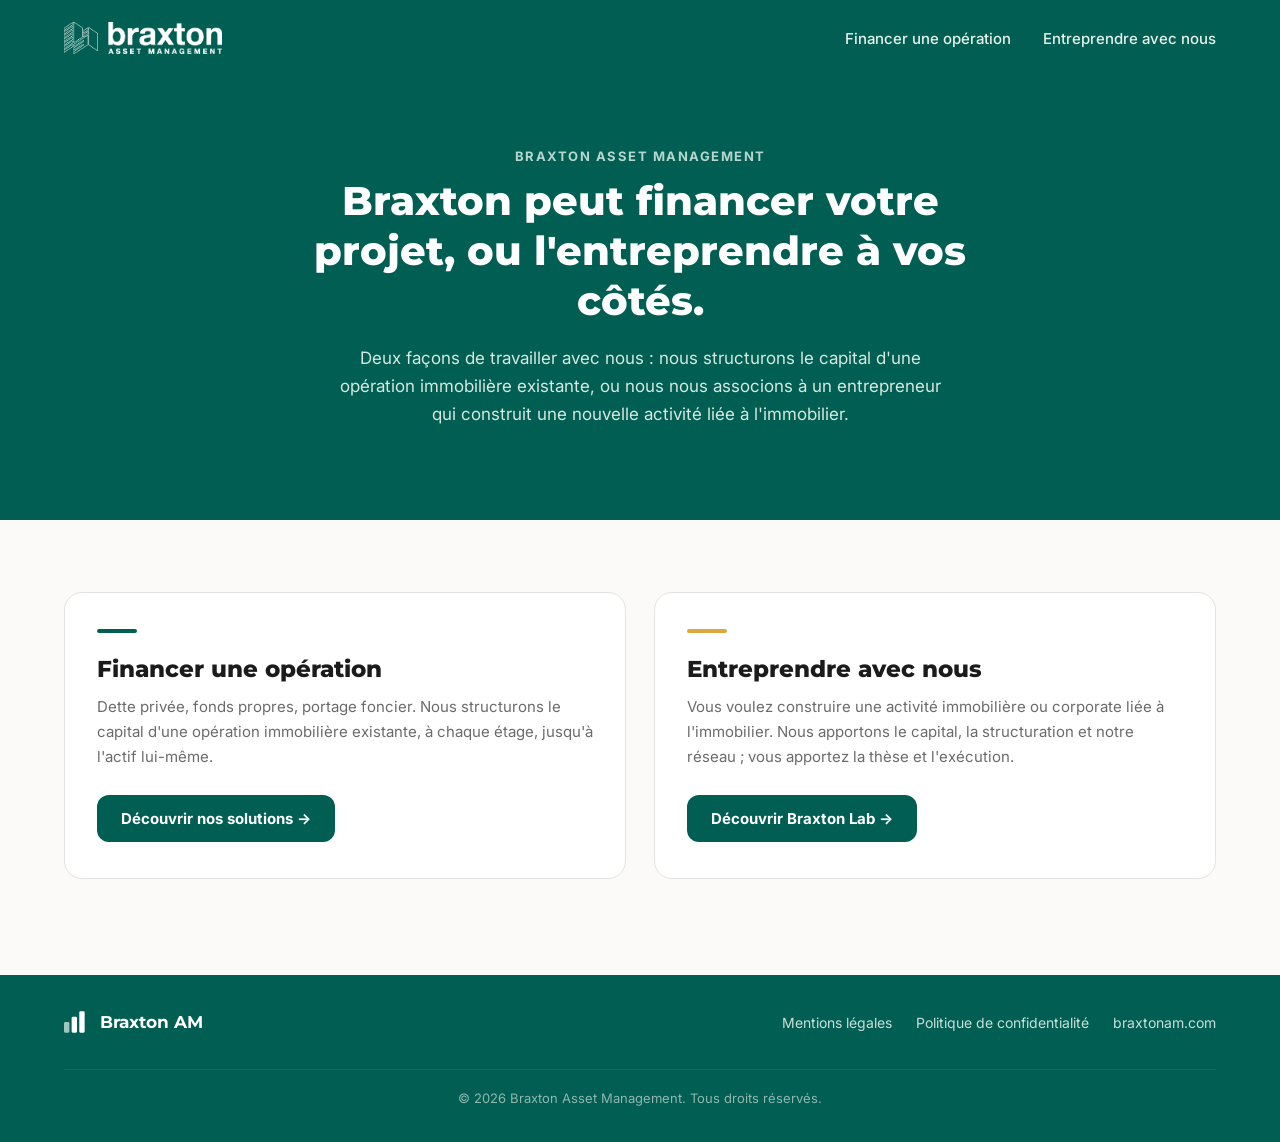
==== index.html @ 9ed0091d "Deux offres Braxton : home, /financement, /lab + pages legales - index.html : nouvelle home courte, " ====
<!DOCTYPE html>
<html lang="fr">
<head>
<meta charset="UTF-8">
<meta name="viewport" content="width=device-width, initial-scale=1.0">
<title>Braxton — Structuration financière & partenariats entrepreneuriaux</title>
<meta name="description" content="Braxton structure le capital des opérations immobilières et s'associe à des entrepreneurs qui construisent de nouvelles activités liées à l'immobilier.">
<link rel="preconnect" href="https://fonts.googleapis.com">
<link rel="preconnect" href="https://fonts.gstatic.com" crossorigin>
<link href="https://fonts.googleapis.com/css2?family=Montserrat:wght@600;700;800&family=Inter:wght@400;500;600;700&display=swap" rel="stylesheet">
<link rel="stylesheet" href="style.css">
</head>
<body>

<!-- ===== HEADER ===== -->
<header class="site-header">
  <div class="container header-inner">
    <a href="index.html" class="logo">
      <img src="assets/braxton-am-logo-white.png" alt="Braxton Asset Management" class="logo-img">
    </a>
    <nav class="main-nav">
      <a href="financement.html">Financer une opération</a>
      <a href="lab.html">Entreprendre avec nous</a>
    </nav>
  </div>
</header>

<!-- ===== HERO / POSITIONNEMENT ===== -->
<section class="page-hero">
  <div class="container page-hero-inner">
    <p class="eyebrow">Braxton Asset Management</p>
    <h1>Braxton peut financer votre projet, ou l'entreprendre à vos côtés.</h1>
    <p class="page-hero-lead">Deux façons de travailler avec nous : nous structurons le capital d'une opération immobilière existante, ou nous nous associons à un entrepreneur qui construit une nouvelle activité liée à l'immobilier.</p>
  </div>
</section>

<!-- ===== DEUX PORTES D'ENTREE ===== -->
<section class="doors">
  <div class="container doors-grid">
    <article class="door door-a">
      <span class="door-accent"></span>
      <h2>Financer une opération</h2>
      <p>Dette privée, fonds propres, portage foncier. Nous structurons le capital d'une opération immobilière existante, à chaque étage, jusqu'à l'actif lui-même.</p>
      <a href="financement.html" class="btn-primary">Découvrir nos solutions &rarr;</a>
    </article>
    <article class="door door-b">
      <span class="door-accent"></span>
      <h2>Entreprendre avec nous</h2>
      <p>Vous voulez construire une activité immobilière ou corporate liée à l'immobilier. Nous apportons le capital, la structuration et notre réseau ; vous apportez la thèse et l'exécution.</p>
      <a href="lab.html" class="btn-primary">Découvrir Braxton Lab &rarr;</a>
    </article>
  </div>
</section>

<!-- ===== FOOTER ===== -->
<footer class="site-footer">
  <div class="container footer-inner">
    <div class="footer-brand">
      <svg width="26" height="22" viewBox="0 0 34 28" fill="none"><rect x="0" y="14" width="7" height="14" rx="1.5" fill="#9FC7BE"/><rect x="10" y="7" width="7" height="21" rx="1.5" fill="#FFFFFF"/><rect x="20" y="0" width="7" height="28" rx="1.5" fill="#FFFFFF"/></svg>
      <span>Braxton AM</span>
    </div>
    <nav class="footer-nav">
      <a href="mentions-legales.html">Mentions légales</a>
      <a href="confidentialite.html">Politique de confidentialité</a>
      <a href="https://braxtonam.com" target="_blank" rel="noopener">braxtonam.com</a>
    </nav>
    <p class="footer-copy">© 2026 Braxton Asset Management. Tous droits réservés.</p>
  </div>
</footer>

<script src="script.js"></script>
</body>
</html>
---- style.css ----
:root {
  --green: #005F52;
  --green-dark: #002922;
  --gold: #DDA73C;
  --gold-soft: rgba(221, 167, 60, 0.3);
  --green-soft: rgba(0, 95, 82, 0.4);
  --green-faint: rgba(0, 95, 82, 0.1);
  --cream: #FBFAF9;
  --panel: #F1F0EE;
  --panel-2: #F3F5F7;
  --border: #E4E2DE;
  --text: #1B1B1B;
  --text-muted: #6B6B6B;
  --radius: 12px;
  --font-head: 'Montserrat', system-ui, sans-serif;
  --font-body: 'Inter', system-ui, sans-serif;
}

* { box-sizing: border-box; }
html { scroll-behavior: smooth; }
body {
  margin: 0;
  font-family: var(--font-body);
  color: var(--text);
  background: var(--cream);
  -webkit-font-smoothing: antialiased;
}
img, svg { display: block; }
a { text-decoration: none; color: inherit; }
ul { list-style: none; margin: 0; padding: 0; }
button { font-family: inherit; cursor: pointer; }

.container {
  max-width: 1200px;
  margin: 0 auto;
  padding: 0 24px;
}

/* ===== HEADER ===== */
.site-header {
  background: var(--green);
  position: sticky;
  top: 0;
  z-index: 50;
}
.header-inner {
  display: flex;
  align-items: center;
  justify-content: space-between;
  height: 76px;
}
.logo { display: flex; align-items: center; gap: 10px; }
.logo-img { height: 32px; width: auto; display: block; }
.main-nav { display: flex; gap: 32px; }
.main-nav a {
  color: #E8F1EE;
  font-size: 15px;
  font-weight: 500;
  transition: color .15s ease;
}
.main-nav a:hover { color: var(--gold); }
.main-nav a.active { color: var(--gold); font-weight: 700; }
.nav-toggle {
  display: none;
  flex-direction: column;
  gap: 5px;
  background: none;
  border: none;
  padding: 6px;
}
.nav-toggle span { width: 22px; height: 2px; background: #fff; border-radius: 2px; }

/* ===== HERO ===== */
.hero { background: var(--green); padding: 64px 0 96px; }
.hero-inner {
  display: grid;
  grid-template-columns: 1.05fr 0.95fr;
  gap: 56px;
  align-items: start;
}
.hero-copy h1 {
  font-family: var(--font-head);
  font-size: 42px;
  line-height: 1.15;
  font-weight: 800;
  color: #fff;
  margin: 0 0 20px;
}
.hero-copy h1 .muted { color: #9FC7BE; }
.hero-lead {
  color: #D6E5E1;
  font-size: 16px;
  line-height: 1.65;
  max-width: 540px;
  margin: 0 0 28px;
}
.hero-points {
  display: grid;
  grid-template-columns: 1fr 1fr;
  gap: 14px 24px;
}
.hero-points li {
  display: flex;
  align-items: center;
  gap: 10px;
  color: #EFEDE7;
  font-size: 15px;
  font-weight: 500;
}
.dot {
  width: 8px; height: 8px;
  border-radius: 50%;
  background: var(--gold);
  flex: none;
}

/* ===== FORM CARD ===== */
.form-card {
  background: #fff;
  border-radius: 18px;
  padding: 28px;
  box-shadow: 0 30px 60px -20px rgba(0,20,15,0.35);
}
.steps-bar { display: flex; justify-content: space-between; margin-bottom: 10px; }
.step-item { display: flex; align-items: center; gap: 8px; opacity: .45; transition: opacity .2s; }
.step-item.active, .step-item.done { opacity: 1; }
.step-circle {
  width: 26px; height: 26px;
  border-radius: 50%;
  background: #D9D6D0;
  color: #6B6B6B;
  display: flex; align-items: center; justify-content: center;
  font-size: 13px; font-weight: 700;
  flex: none;
}
.step-item.active .step-circle, .step-item.done .step-circle {
  background: var(--green); color: #fff;
}
.step-label { font-size: 13px; font-weight: 600; color: var(--text); white-space: nowrap; }
.steps-track { height: 3px; background: #EDEBE7; border-radius: 3px; margin-bottom: 24px; overflow: hidden; }
.steps-progress { height: 100%; width: 33.33%; background: var(--green); transition: width .3s ease; }

.form-step { display: none; }
.form-step.active { display: block; animation: fadeIn .25s ease; }
@keyframes fadeIn { from { opacity: 0; transform: translateY(4px);} to { opacity: 1; transform: translateY(0);} }

.form-row { display: grid; grid-template-columns: 1fr 1fr; gap: 16px; }
.form-field { margin-bottom: 18px; }
.form-field label { display: block; font-size: 13px; font-weight: 600; color: var(--text); margin-bottom: 6px; }
.form-field input, .form-field select, .form-field textarea {
  width: 100%;
  padding: 12px 14px;
  border: 1px solid var(--border);
  border-radius: 10px;
  font-size: 14px;
  font-family: inherit;
  background: #fff;
  color: var(--text);
  resize: vertical;
}
.form-field input:focus, .form-field select:focus, .form-field textarea:focus {
  outline: none;
  border-color: var(--green);
  box-shadow: 0 0 0 3px var(--green-faint);
}
.form-field input::placeholder, .form-field textarea::placeholder { color: #A9A6A0; }
.form-field label .optional { font-weight: 400; color: #A9A6A0; }

.dropzone {
  display: flex; flex-direction: column; align-items: center; justify-content: center;
  gap: 10px;
  border: 1.5px dashed #C9C6C0;
  border-radius: 12px;
  padding: 36px 16px;
  color: var(--text-muted);
  cursor: pointer;
  transition: border-color .15s, background .15s;
}
.dropzone:hover, .dropzone.dragover { border-color: var(--green); background: var(--green-faint); }
.dropzone svg { color: var(--green); }
.hint { font-size: 12px; color: var(--text-muted); margin-top: 8px; }

.form-footer {
  display: flex; align-items: center; justify-content: flex-end; gap: 16px;
  border-top: 1px solid var(--border);
  padding-top: 18px;
  margin-top: 6px;
}
.btn-link {
  background: none; border: none;
  color: var(--text-muted);
  font-size: 14px; font-weight: 600;
}
.btn-primary {
  background: var(--green);
  color: #fff;
  border: none;
  border-radius: 12px;
  padding: 14px 24px;
  font-size: 15px;
  font-weight: 700;
  white-space: nowrap;
  transition: background .15s ease, transform .1s ease;
}
.btn-primary:hover { background: #00473e; }
.btn-primary:active { transform: scale(0.98); }
.step-hint { text-align: right; font-size: 12px; color: var(--text-muted); margin: 10px 0 0; }
.success-panel {
  text-align: center;
  padding: 24px 8px 12px;
  animation: fadeIn .3s ease;
}
.success-icon {
  width: 60px; height: 60px;
  margin: 0 auto 20px;
  border-radius: 50%;
  background: var(--green-faint);
  color: var(--green);
  display: flex; align-items: center; justify-content: center;
}
.success-panel h3 {
  font-family: var(--font-head);
  font-size: 21px;
  font-weight: 800;
  color: var(--text);
  margin: 0 0 12px;
}
.success-panel p {
  color: var(--text-muted);
  font-size: 14.5px;
  line-height: 1.6;
  max-width: 420px;
  margin: 0 auto;
}
.success-panel strong { color: var(--green); }

/* ===== CALL BAR ===== */
.call-bar { background: var(--panel-2); padding: 22px 0; }
.call-bar-inner {
  display: flex; align-items: center; justify-content: center;
  gap: 20px; flex-wrap: wrap;
}
.call-bar-inner p {
  display: flex; align-items: center; gap: 10px;
  margin: 0; font-size: 15px; color: var(--text);
}
.call-bar-inner .icon { color: var(--green); flex: none; }
.call-bar .btn-primary { padding: 12px 22px; }

/* ===== SOLUTIONS ===== */
.solutions { padding: 96px 0; text-align: center; }
.eyebrow {
  color: var(--green);
  font-weight: 700;
  font-size: 13px;
  letter-spacing: 1.5px;
  text-transform: uppercase;
  margin: 0 0 12px;
}
.solutions h2 {
  font-family: var(--font-head);
  font-size: 34px;
  font-weight: 800;
  max-width: 760px;
  margin: 0 auto 18px;
  line-height: 1.25;
}
.section-lead {
  max-width: 620px;
  margin: 0 auto 56px;
  color: var(--text-muted);
  font-size: 16px;
  line-height: 1.6;
}
.cards-grid {
  display: grid;
  grid-template-columns: repeat(3, 1fr);
  gap: 24px;
  text-align: left;
}
.solution-card {
  background: #fff;
  border: 1px solid var(--border);
  border-radius: 16px;
  padding: 28px;
  display: flex;
  flex-direction: column;
}
.card-icon {
  width: 44px; height: 44px;
  border-radius: 10px;
  background: var(--green-faint);
  color: var(--green);
  display: flex; align-items: center; justify-content: center;
  margin-bottom: 18px;
}
.card-eyebrow {
  font-size: 12px;
  font-weight: 700;
  letter-spacing: 1px;
  color: var(--gold);
  text-transform: uppercase;
  margin: 0 0 6px;
}
.solution-card h3 {
  font-family: var(--font-head);
  font-size: 20px;
  margin: 0 0 12px;
}
.solution-card p:not(.card-eyebrow) {
  color: var(--text-muted);
  font-size: 14.5px;
  line-height: 1.6;
  flex: 1;
  margin: 0 0 20px;
}
.card-link { color: var(--green); font-weight: 700; font-size: 14.5px; }
.card-link:hover { text-decoration: underline; }

/* ===== CAPITAL / LTV ===== */
.capital { background: var(--panel); padding: 96px 0; }
.capital-inner {
  display: grid;
  grid-template-columns: 1fr 1fr;
  gap: 64px;
  align-items: center;
}
.ltv-bar {
  display: flex; align-items: center; justify-content: space-between;
  padding: 20px 22px;
  border-radius: 12px;
  margin-bottom: 14px;
  font-weight: 700;
  font-size: 15px;
}
.bar-1 { background: var(--green-faint); color: var(--green-dark); }
.bar-2 { background: var(--gold-soft); color: var(--green-dark); }
.bar-3 { background: var(--green-soft); color: var(--green-dark); }
.bar-4 { background: var(--green); color: #fff; }
.capital-col h2 {
  font-family: var(--font-head);
  font-size: 32px;
  font-weight: 800;
  margin: 0 0 18px;
}
.capital-col p {
  color: var(--text-muted);
  line-height: 1.7;
  margin: 0 0 16px;
  font-size: 15px;
}
.capital-col strong { color: var(--text); }

/* ===== BRAXTON LAB ===== */
.lab { background: #fff; padding: 80px 0; border-top: 1px solid var(--border); }
.lab-inner {
  display: flex;
  align-items: center;
  justify-content: space-between;
  gap: 40px;
  flex-wrap: wrap;
}
.lab-copy { max-width: 620px; }
.lab-copy h2 {
  font-family: var(--font-head);
  font-size: 30px;
  font-weight: 800;
  color: var(--text);
  margin: 0 0 14px;
}
.lab-copy p { color: var(--text-muted); line-height: 1.7; font-size: 15px; margin: 0; }
.lab .calendly-cta { flex: none; }

/* ===== PAGE HERO (home / lab / mentions / confidentialite) ===== */
.page-hero { background: var(--green); padding: 72px 0 64px; text-align: center; }
.page-hero-inner { max-width: 760px; margin: 0 auto; }
.page-hero p.eyebrow { color: #B7D6CF; justify-content: center; }
.page-hero h1 {
  color: #fff;
  font-family: var(--font-head);
  font-size: 40px;
  font-weight: 800;
  line-height: 1.25;
  margin: 10px 0 18px;
}
.page-hero-lead { color: #D7E7E2; font-size: 17px; line-height: 1.65; margin: 0 auto 28px; max-width: 620px; }
.page-hero-ctas { display: flex; justify-content: center; gap: 16px; flex-wrap: wrap; }
.btn-secondary {
  display: inline-flex; align-items: center; gap: 8px;
  background: transparent;
  color: #fff;
  border: 1.5px solid rgba(255,255,255,0.5);
  border-radius: 12px;
  padding: 13px 22px;
  font-size: 15px;
  font-weight: 700;
  transition: border-color .15s ease, background .15s ease;
}
.btn-secondary:hover { border-color: #fff; background: rgba(255,255,255,0.08); }

/* ===== DOORS (home) ===== */
.doors { padding: 72px 0 96px; }
.doors-grid { display: grid; grid-template-columns: 1fr 1fr; gap: 28px; }
.door {
  border: 1px solid var(--border);
  border-radius: 18px;
  padding: 36px 32px;
  background: #fff;
  display: flex;
  flex-direction: column;
  transition: box-shadow .2s ease, transform .2s ease;
}
.door:hover { box-shadow: 0 24px 48px -24px rgba(0,20,15,0.25); transform: translateY(-2px); }
.door-accent { width: 40px; height: 4px; border-radius: 2px; margin-bottom: 22px; }
.door-a .door-accent { background: var(--green); }
.door-b .door-accent { background: var(--gold); }
.door h2 { font-family: var(--font-head); font-size: 23px; font-weight: 800; margin: 0 0 12px; }
.door p { color: var(--text-muted); font-size: 15px; line-height: 1.65; margin: 0 0 26px; flex: 1; }
.door .btn-primary { align-self: flex-start; }

/* ===== CE QUE NOUS APPORTONS (lab) ===== */
.bring-grid {
  display: grid;
  grid-template-columns: repeat(auto-fit, minmax(220px, 1fr));
  gap: 28px 24px;
  margin-top: 40px;
}
.bring-item .card-icon { margin-bottom: 14px; }
.bring-item h3 { font-size: 16.5px; font-weight: 700; margin: 0 0 8px; }
.bring-item p { color: var(--text-muted); font-size: 14.5px; line-height: 1.6; margin: 0; }

/* ===== CE QUE NOUS CHERCHONS (lab) ===== */
.criteria-block { margin-top: 40px; }
.criteria-list { display: grid; grid-template-columns: 1fr 1fr; gap: 14px; margin: 0; padding: 0; list-style: none; }
.criteria-list li {
  display: flex; align-items: flex-start; gap: 12px;
  font-size: 15px; color: var(--text); line-height: 1.55;
  padding: 16px 18px;
  background: var(--panel);
  border-radius: 10px;
}
.criteria-list .dot-check {
  flex: none; width: 22px; height: 22px; border-radius: 50%;
  background: var(--green-faint); color: var(--green);
  display: flex; align-items: center; justify-content: center;
  margin-top: 1px;
}

/* ===== COMMENT CA MARCHE (lab) ===== */
.process-grid {
  display: grid;
  grid-template-columns: repeat(4, 1fr);
  gap: 1px;
  background: var(--border);
  border: 1px solid var(--border);
  border-radius: 12px;
  overflow: hidden;
  margin-top: 40px;
}
.process-step { background: #fff; padding: 28px 22px; }
.process-step .step-num { font-family: var(--font-head); font-size: 13px; font-weight: 800; color: var(--gold); letter-spacing: 1px; }
.process-step h3 { font-size: 15.5px; font-weight: 700; margin: 10px 0 8px; }
.process-step p { color: var(--text-muted); font-size: 13.5px; line-height: 1.6; margin: 0; }

/* ===== CE QUE CE N'EST PAS (lab) ===== */
.not-this { background: var(--panel); padding: 56px 0; }
.not-this-inner { max-width: 760px; }
.not-this h2 { font-family: var(--font-head); font-size: 25px; font-weight: 800; margin: 0 0 8px; }
.not-this > .container > p { color: var(--text-muted); font-size: 15px; margin: 0 0 20px; }
.not-this ul { margin: 16px 0 0; padding: 0; list-style: none; display: grid; gap: 10px; }
.not-this li { display: flex; align-items: flex-start; gap: 10px; color: var(--text); font-size: 15px; line-height: 1.6; }
.not-this li .x-mark { flex: none; color: var(--text-muted); margin-top: 2px; }

/* ===== FAQ (lab) ===== */
.faq { padding: 72px 0; }
.faq-list { max-width: 760px; margin: 40px auto 0; }
.faq-item { border-bottom: 1px solid var(--border); }
.faq-question {
  width: 100%; text-align: left; background: none; border: none;
  padding: 20px 4px; display: flex; align-items: center; justify-content: space-between; gap: 16px;
  font-size: 16px; font-weight: 700; color: var(--text); cursor: pointer;
  font-family: inherit;
}
.faq-question .chevron { transition: transform .2s ease; flex: none; color: var(--text-muted); }
.faq-item.open .faq-question .chevron { transform: rotate(180deg); }
.faq-answer { max-height: 0; overflow: hidden; transition: max-height .25s ease; }
.faq-item.open .faq-answer { max-height: 400px; }
.faq-answer p { color: var(--text-muted); font-size: 14.5px; line-height: 1.65; margin: 0 0 20px; padding: 0 4px; }

/* ===== LAB FORM SECTION ===== */
.lab-form-section { background: var(--panel); padding: 72px 0 96px; }
.lab-form-section .form-card { max-width: 640px; margin: 40px auto 0; box-shadow: none; border: 1px solid var(--border); }

/* ===== LEGAL PAGES ===== */
.legal-page { padding: 64px 0 96px; }
.legal-page .container { max-width: 760px; }
.legal-page h1 { font-family: var(--font-head); font-size: 32px; font-weight: 800; margin: 0 0 8px; }
.legal-page .updated { color: var(--text-muted); font-size: 13px; margin: 0 0 40px; }
.legal-page h2 { font-family: var(--font-head); font-size: 19px; font-weight: 700; margin: 36px 0 12px; }
.legal-page p, .legal-page li { color: var(--text); font-size: 15px; line-height: 1.7; }
.legal-page ul { padding-left: 20px; }
.legal-page .placeholder { background: var(--gold-soft); border-radius: 4px; padding: 1px 6px; font-weight: 600; }

/* ===== FOOTER ===== */
.site-footer { background: var(--green); padding: 36px 0; }
.footer-inner {
  display: flex; align-items: center; justify-content: space-between;
  flex-wrap: wrap; gap: 16px;
}
.footer-brand { display: flex; align-items: center; gap: 10px; color: #fff; font-family: var(--font-head); font-weight: 700; font-size: 17px; }
.footer-nav { display: flex; gap: 24px; flex-wrap: wrap; }
.footer-nav a { color: #C9DEDA; font-size: 14px; }
.footer-nav a:hover { color: var(--gold); }
.footer-copy { color: #8FB6AF; font-size: 13px; margin: 0; width: 100%; text-align: center; padding-top: 20px; border-top: 1px solid rgba(255,255,255,0.08); margin-top: 20px; }

/* ===== RESPONSIVE ===== */
@media (max-width: 960px) {
  .hero-inner { grid-template-columns: 1fr; }
  .capital-inner { grid-template-columns: 1fr; gap: 40px; }
  .cards-grid { grid-template-columns: 1fr; }
  .doors-grid { grid-template-columns: 1fr; }
  .criteria-list { grid-template-columns: 1fr; }
  .process-grid { grid-template-columns: 1fr 1fr; }
}
@media (max-width: 560px) {
  .hero-copy h1 { font-size: 30px; }
  .hero-points { grid-template-columns: 1fr; }
  .form-row { grid-template-columns: 1fr; }
  .call-bar-inner { flex-direction: column; align-items: flex-start; }
  .solutions h2 { font-size: 26px; }
  .form-card { padding: 20px; }
  .step-label { display: none; }
  .header-inner { flex-wrap: wrap; height: auto; padding: 12px 0; gap: 10px 20px; }
  .main-nav { gap: 16px; }
  .main-nav a { font-size: 14px; }
  .page-hero h1 { font-size: 28px; }
  .process-grid { grid-template-columns: 1fr; }
  .door { padding: 28px 22px; }
}
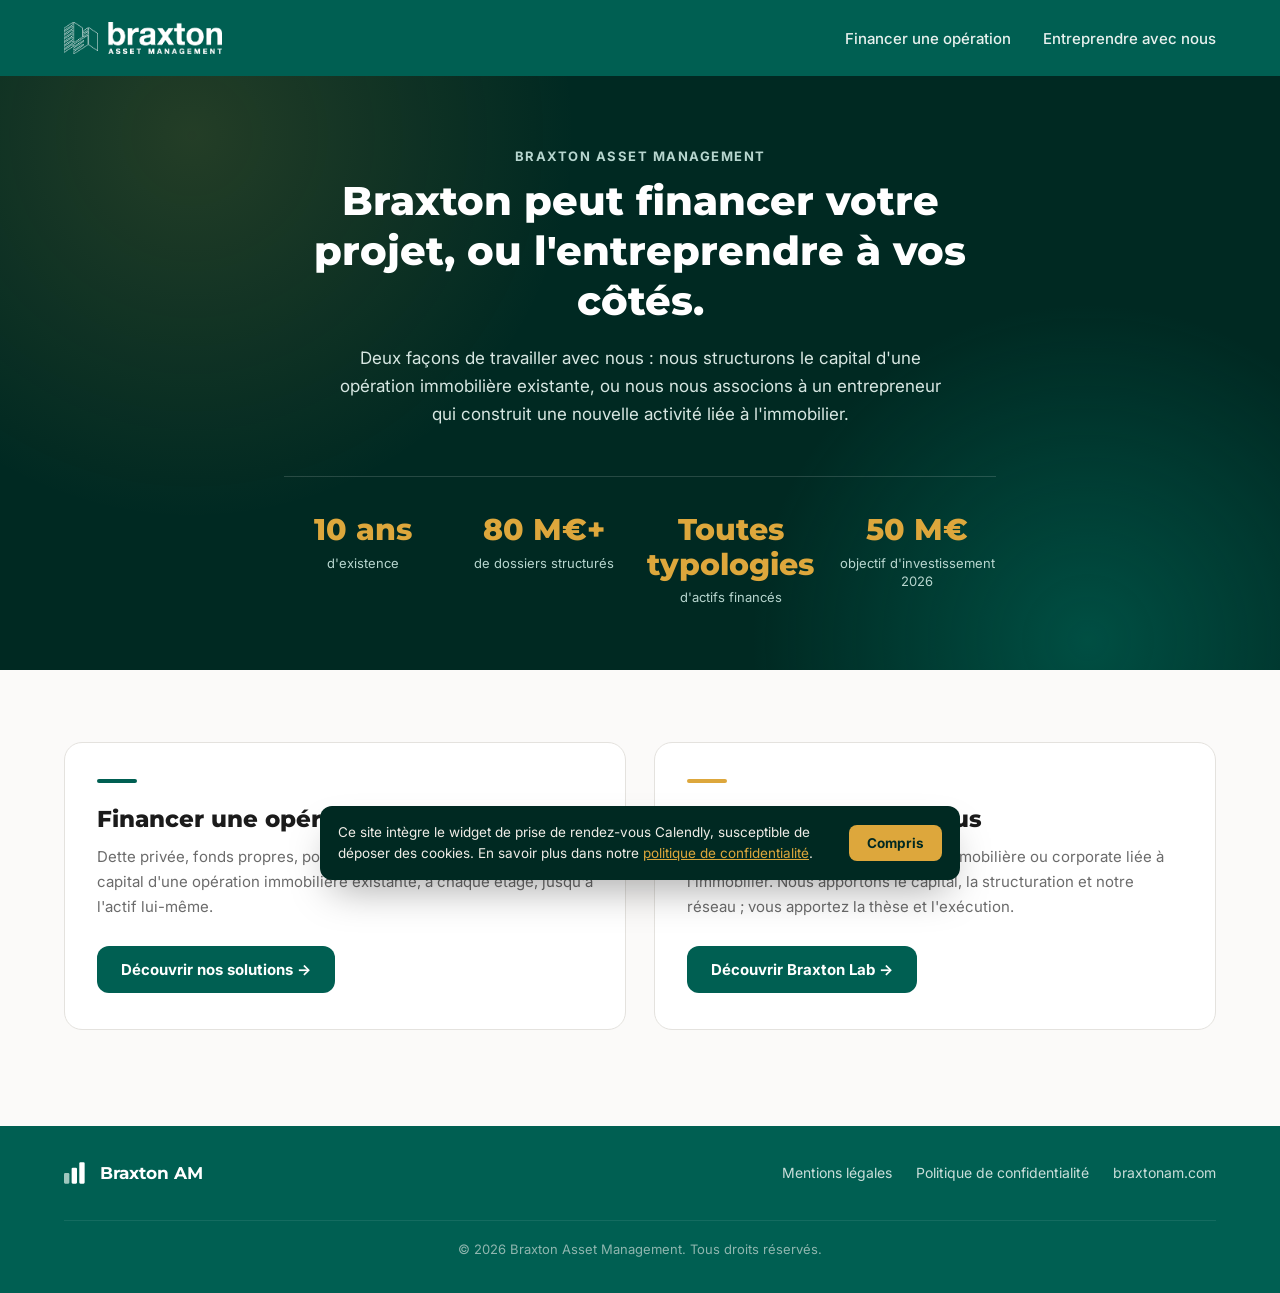
==== commit 02c316e7: "Wahoo pass : hero avec halo degrade, bandeau de chiffres, animations au scroll, cartes solutions enr" ====
--- a/index.html
+++ b/index.html
@@ -9,6 +9,9 @@
 <link rel="preconnect" href="https://fonts.gstatic.com" crossorigin>
 <link href="https://fonts.googleapis.com/css2?family=Montserrat:wght@600;700;800&family=Inter:wght@400;500;600;700&display=swap" rel="stylesheet">
 <link rel="stylesheet" href="style.css">
+<link rel="icon" type="image/png" sizes="32x32" href="assets/favicon-braxtonam.png">
+<link rel="icon" type="image/png" sizes="192x192" href="assets/favicon-braxtonam.png">
+<link rel="apple-touch-icon" href="assets/favicon-braxtonam.png">
 </head>
 <body>
 
@@ -26,24 +29,30 @@
 </header>
 
 <!-- ===== HERO / POSITIONNEMENT ===== -->
-<section class="page-hero">
+<section class="page-hero page-hero-glow">
   <div class="container page-hero-inner">
     <p class="eyebrow">Braxton Asset Management</p>
     <h1>Braxton peut financer votre projet, ou l'entreprendre à vos côtés.</h1>
     <p class="page-hero-lead">Deux façons de travailler avec nous : nous structurons le capital d'une opération immobilière existante, ou nous nous associons à un entrepreneur qui construit une nouvelle activité liée à l'immobilier.</p>
+    <div class="stats-bar">
+      <div class="stat-item"><p class="stat-number">10 ans</p><p class="stat-label">d'existence</p></div>
+      <div class="stat-item"><p class="stat-number">80&nbsp;M€+</p><p class="stat-label">de dossiers structurés</p></div>
+      <div class="stat-item"><p class="stat-number">Toutes typologies</p><p class="stat-label">d'actifs financés</p></div>
+      <div class="stat-item"><p class="stat-number">50&nbsp;M€</p><p class="stat-label">objectif d'investissement 2026</p></div>
+    </div>
   </div>
 </section>
 
 <!-- ===== DEUX PORTES D'ENTREE ===== -->
 <section class="doors">
   <div class="container doors-grid">
-    <article class="door door-a">
+    <article class="door door-a reveal">
       <span class="door-accent"></span>
       <h2>Financer une opération</h2>
       <p>Dette privée, fonds propres, portage foncier. Nous structurons le capital d'une opération immobilière existante, à chaque étage, jusqu'à l'actif lui-même.</p>
       <a href="financement.html" class="btn-primary">Découvrir nos solutions &rarr;</a>
     </article>
-    <article class="door door-b">
+    <article class="door door-b reveal reveal-1">
       <span class="door-accent"></span>
       <h2>Entreprendre avec nous</h2>
       <p>Vous voulez construire une activité immobilière ou corporate liée à l'immobilier. Nous apportons le capital, la structuration et notre réseau ; vous apportez la thèse et l'exécution.</p>
--- a/style.css
+++ b/style.css
@@ -36,6 +36,19 @@
   padding: 0 24px;
 }
 
+/* ===== REVEAL AU SCROLL ===== */
+/* .reveal : masque + decale legerement l'element ; .is-visible (ajoutee par script.js via
+   IntersectionObserver quand l'element entre dans le viewport) le fait apparaitre.
+   Neutralise si l'utilisateur prefere moins d'animation, ou si JS est desactive (voir noscript ci-dessous). */
+@media (prefers-reduced-motion: no-preference) {
+  .reveal { opacity: 0; transform: translateY(22px); transition: opacity .6s ease, transform .6s ease; }
+  .reveal.is-visible { opacity: 1; transform: translateY(0); }
+  .reveal-1 { transition-delay: .08s; }
+  .reveal-2 { transition-delay: .16s; }
+  .reveal-3 { transition-delay: .24s; }
+  .reveal-4 { transition-delay: .32s; }
+}
+
 /* ===== HEADER ===== */
 .site-header {
   background: var(--green);
@@ -51,6 +64,7 @@
 }
 .logo { display: flex; align-items: center; gap: 10px; }
 .logo-img { height: 32px; width: auto; display: block; }
+.logo-lockup { height: 36px; width: auto; display: block; color: #FFFFFF; }
 .main-nav { display: flex; gap: 32px; }
 .main-nav a {
   color: #E8F1EE;
@@ -71,7 +85,13 @@
 .nav-toggle span { width: 22px; height: 2px; background: #fff; border-radius: 2px; }
 
 /* ===== HERO ===== */
-.hero { background: var(--green); padding: 64px 0 96px; }
+.hero {
+  background:
+    radial-gradient(640px circle at 12% 8%, rgba(221, 167, 60, 0.16), transparent 60%),
+    radial-gradient(560px circle at 88% 92%, rgba(0, 149, 128, 0.35), transparent 60%),
+    var(--green-dark);
+  padding: 64px 0 96px;
+}
 .hero-inner {
   display: grid;
   grid-template-columns: 1.05fr 0.95fr;
@@ -317,6 +337,18 @@
 .card-link { color: var(--green); font-weight: 700; font-size: 14.5px; }
 .card-link:hover { text-decoration: underline; }
 
+.card-specs {
+  border-top: 1px solid var(--border);
+  padding-top: 14px;
+  margin: 0 0 18px;
+  display: flex;
+  flex-direction: column;
+  gap: 8px;
+}
+.spec-row { display: flex; justify-content: space-between; align-items: baseline; gap: 12px; font-size: 13px; }
+.spec-row span { color: var(--text-muted); }
+.spec-row strong { color: var(--text); font-weight: 700; text-align: right; }
+
 /* ===== CAPITAL / LTV ===== */
 .capital { background: var(--panel); padding: 96px 0; }
 .capital-inner {
@@ -374,6 +406,40 @@
 /* ===== PAGE HERO (home / lab / mentions / confidentialite) ===== */
 .page-hero { background: var(--green); padding: 72px 0 64px; text-align: center; }
 .page-hero-inner { max-width: 760px; margin: 0 auto; }
+/* Halo degrade : reserve aux pages editoriales (accueil, lab) via cette classe additionnelle.
+   Les pages legales gardent .page-hero seul, en aplat, plus sobre. */
+.page-hero-glow {
+  background:
+    radial-gradient(640px circle at 15% 10%, rgba(221, 167, 60, 0.16), transparent 60%),
+    radial-gradient(560px circle at 85% 95%, rgba(0, 149, 128, 0.35), transparent 60%),
+    var(--green-dark);
+}
+
+/* ===== STATS BAR ===== */
+.stats-bar {
+  display: grid;
+  grid-template-columns: repeat(4, 1fr);
+  gap: 28px 24px;
+  margin-top: 48px;
+  padding-top: 36px;
+  border-top: 1px solid rgba(255, 255, 255, 0.15);
+}
+.stat-number {
+  font-family: var(--font-head);
+  font-size: 30px;
+  font-weight: 800;
+  color: var(--gold);
+  line-height: 1.15;
+  margin: 0;
+}
+.stat-label {
+  font-size: 13px;
+  color: #B7D6CF;
+  line-height: 1.4;
+  margin: 6px 0 0;
+}
+.hero .stats-bar { text-align: left; }
+.page-hero .stats-bar { text-align: center; }
 .page-hero p.eyebrow { color: #B7D6CF; justify-content: center; }
 .page-hero h1 {
   color: #fff;
@@ -501,6 +567,40 @@
 .legal-page ul { padding-left: 20px; }
 .legal-page .placeholder { background: var(--gold-soft); border-radius: 4px; padding: 1px 6px; font-weight: 600; }
 
+/* ===== COOKIE NOTICE ===== */
+.cookie-notice {
+  position: fixed;
+  left: 20px;
+  right: 20px;
+  bottom: 20px;
+  z-index: 100;
+  max-width: 640px;
+  margin: 0 auto;
+  background: var(--green-dark);
+  color: #EFEDE7;
+  border-radius: 12px;
+  padding: 16px 18px;
+  display: flex;
+  align-items: center;
+  gap: 16px;
+  flex-wrap: wrap;
+  box-shadow: 0 20px 40px -12px rgba(0,0,0,0.35);
+}
+.cookie-notice p { margin: 0; font-size: 13.5px; line-height: 1.55; flex: 1 1 320px; }
+.cookie-notice a { color: var(--gold); text-decoration: underline; }
+.cookie-notice-ok {
+  background: var(--gold);
+  color: var(--green-dark);
+  border: none;
+  border-radius: 8px;
+  padding: 10px 18px;
+  font-size: 13.5px;
+  font-weight: 700;
+  white-space: nowrap;
+  flex: none;
+}
+.cookie-notice-ok:hover { background: #E8B958; }
+
 /* ===== FOOTER ===== */
 .site-footer { background: var(--green); padding: 36px 0; }
 .footer-inner {
@@ -521,6 +621,7 @@
   .doors-grid { grid-template-columns: 1fr; }
   .criteria-list { grid-template-columns: 1fr; }
   .process-grid { grid-template-columns: 1fr 1fr; }
+  .stats-bar { grid-template-columns: 1fr 1fr; }
 }
 @media (max-width: 560px) {
   .hero-copy h1 { font-size: 30px; }
@@ -536,4 +637,5 @@
   .page-hero h1 { font-size: 28px; }
   .process-grid { grid-template-columns: 1fr; }
   .door { padding: 28px 22px; }
-}
+  .lab-inner .btn-primary { white-space: normal; width: 100%; text-align: center; }
+}
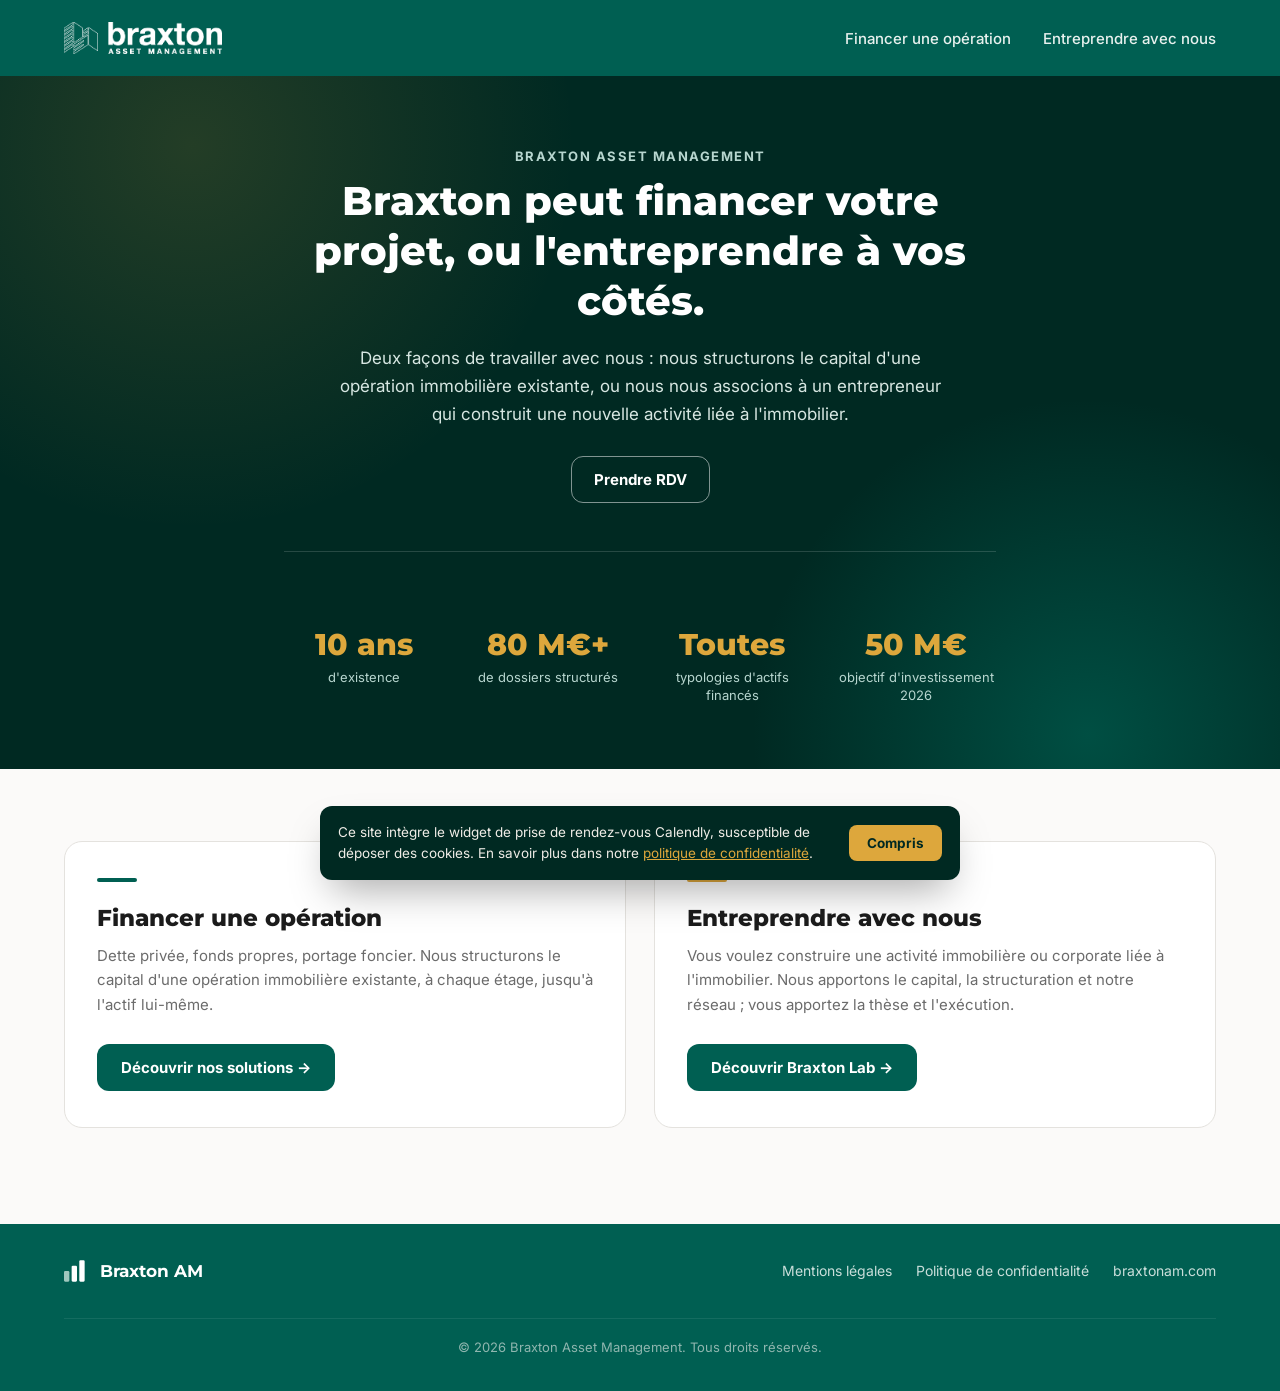
==== commit 2e9df2a9: "Ajustements suite retours : alignement des chiffres, compteur anime, cartes cliquables, CTA accueil " ====
--- a/index.html
+++ b/index.html
@@ -34,11 +34,14 @@
     <p class="eyebrow">Braxton Asset Management</p>
     <h1>Braxton peut financer votre projet, ou l'entreprendre à vos côtés.</h1>
     <p class="page-hero-lead">Deux façons de travailler avec nous : nous structurons le capital d'une opération immobilière existante, ou nous nous associons à un entrepreneur qui construit une nouvelle activité liée à l'immobilier.</p>
+    <div class="page-hero-ctas">
+      <a href="https://calendly.com/maxime-braxtonam/30min" class="btn-secondary calendly-cta">Prendre RDV</a>
+    </div>
     <div class="stats-bar">
-      <div class="stat-item"><p class="stat-number">10 ans</p><p class="stat-label">d'existence</p></div>
-      <div class="stat-item"><p class="stat-number">80&nbsp;M€+</p><p class="stat-label">de dossiers structurés</p></div>
-      <div class="stat-item"><p class="stat-number">Toutes typologies</p><p class="stat-label">d'actifs financés</p></div>
-      <div class="stat-item"><p class="stat-number">50&nbsp;M€</p><p class="stat-label">objectif d'investissement 2026</p></div>
+      <div class="stat-item"><p class="stat-number"><span class="stat-count" data-count-to="10">0</span>&nbsp;ans</p><p class="stat-label">d'existence</p></div>
+      <div class="stat-item"><p class="stat-number"><span class="stat-count" data-count-to="80">0</span>&nbsp;M€+</p><p class="stat-label">de dossiers structurés</p></div>
+      <div class="stat-item"><p class="stat-number">Toutes</p><p class="stat-label">typologies d'actifs financés</p></div>
+      <div class="stat-item"><p class="stat-number"><span class="stat-count" data-count-to="50">0</span>&nbsp;M€</p><p class="stat-label">objectif d'investissement 2026</p></div>
     </div>
   </div>
 </section>
@@ -46,18 +49,18 @@
 <!-- ===== DEUX PORTES D'ENTREE ===== -->
 <section class="doors">
   <div class="container doors-grid">
-    <article class="door door-a reveal">
+    <a href="financement.html" class="door door-a reveal" aria-label="Financer une opération — Découvrir nos solutions">
       <span class="door-accent"></span>
       <h2>Financer une opération</h2>
       <p>Dette privée, fonds propres, portage foncier. Nous structurons le capital d'une opération immobilière existante, à chaque étage, jusqu'à l'actif lui-même.</p>
-      <a href="financement.html" class="btn-primary">Découvrir nos solutions &rarr;</a>
-    </article>
-    <article class="door door-b reveal reveal-1">
+      <span class="btn-primary">Découvrir nos solutions &rarr;</span>
+    </a>
+    <a href="lab.html" class="door door-b reveal reveal-1" aria-label="Entreprendre avec nous — Découvrir Braxton Lab">
       <span class="door-accent"></span>
       <h2>Entreprendre avec nous</h2>
       <p>Vous voulez construire une activité immobilière ou corporate liée à l'immobilier. Nous apportons le capital, la structuration et notre réseau ; vous apportez la thèse et l'exécution.</p>
-      <a href="lab.html" class="btn-primary">Découvrir Braxton Lab &rarr;</a>
-    </article>
+      <span class="btn-primary">Découvrir Braxton Lab &rarr;</span>
+    </a>
   </div>
 </section>
 
--- a/style.css
+++ b/style.css
@@ -37,16 +37,42 @@
 }
 
 /* ===== REVEAL AU SCROLL ===== */
-/* .reveal : masque + decale legerement l'element ; .is-visible (ajoutee par script.js via
+/* .reveal : masque + decale + reduit legerement l'element ; .is-visible (ajoutee par script.js via
    IntersectionObserver quand l'element entre dans le viewport) le fait apparaitre.
    Neutralise si l'utilisateur prefere moins d'animation, ou si JS est desactive (voir noscript ci-dessous). */
 @media (prefers-reduced-motion: no-preference) {
-  .reveal { opacity: 0; transform: translateY(22px); transition: opacity .6s ease, transform .6s ease; }
-  .reveal.is-visible { opacity: 1; transform: translateY(0); }
-  .reveal-1 { transition-delay: .08s; }
-  .reveal-2 { transition-delay: .16s; }
-  .reveal-3 { transition-delay: .24s; }
-  .reveal-4 { transition-delay: .32s; }
+  .reveal {
+    opacity: 0;
+    transform: translateY(36px) scale(.97);
+    transition: opacity .7s cubic-bezier(.16,.8,.3,1), transform .7s cubic-bezier(.16,.8,.3,1);
+  }
+  .reveal.is-visible { opacity: 1; transform: translateY(0) scale(1); }
+  .reveal-1 { transition-delay: .1s; }
+  .reveal-2 { transition-delay: .2s; }
+  .reveal-3 { transition-delay: .3s; }
+  .reveal-4 { transition-delay: .4s; }
+}
+@media (prefers-reduced-motion: no-preference) and (max-width: 560px) {
+  /* Mobile : mouvement plus discret, l'ecran est deja petit — un gros deplacement y est plus brusque. */
+  .reveal { transform: translateY(18px) scale(.99); }
+}
+
+/* ===== HOVER CARTES CLIQUABLES ===== */
+/* solution-card et door sont maintenant des <a> pleine carte (voir HTML) : tout le bloc mene
+   au meme endroit que son bouton/lien interne. Feedback au survol uniquement sur les appareils
+   avec un vrai pointeur (souris/trackpad) — evite l'etat "hover coince" au doigt sur tactile. */
+.solution-card, .door { cursor: pointer; }
+@media (hover: hover) and (pointer: fine) {
+  .solution-card, .door {
+    transition: transform .25s ease, box-shadow .25s ease, border-color .25s ease;
+  }
+  .solution-card:hover, .door:hover {
+    transform: translateY(-6px);
+    box-shadow: 0 20px 40px -24px rgba(0, 41, 34, 0.35);
+    border-color: var(--gold);
+  }
+  .solution-card:hover .card-icon { background: var(--gold); color: #fff; transition: background .25s ease, color .25s ease; }
+  .solution-card:hover .card-link, .door:hover .btn-primary { text-decoration: underline; }
 }
 
 /* ===== HEADER ===== */
@@ -424,6 +450,7 @@
   padding-top: 36px;
   border-top: 1px solid rgba(255, 255, 255, 0.15);
 }
+.stat-item { display: flex; flex-direction: column; }
 .stat-number {
   font-family: var(--font-head);
   font-size: 30px;
@@ -431,6 +458,11 @@
   color: var(--gold);
   line-height: 1.15;
   margin: 0;
+  /* Hauteur reservee pour 2 lignes : meme le libelle le plus court (une seule ligne) s'aligne
+     sur la meme ligne de base que "Toutes typologies", qui en prend deux. */
+  min-height: 74px;
+  display: flex;
+  align-items: flex-end;
 }
 .stat-label {
   font-size: 13px;
@@ -439,7 +471,9 @@
   margin: 6px 0 0;
 }
 .hero .stats-bar { text-align: left; }
+.hero .stat-number { justify-content: flex-start; }
 .page-hero .stats-bar { text-align: center; }
+.page-hero .stat-number { justify-content: center; }
 .page-hero p.eyebrow { color: #B7D6CF; justify-content: center; }
 .page-hero h1 {
   color: #fff;
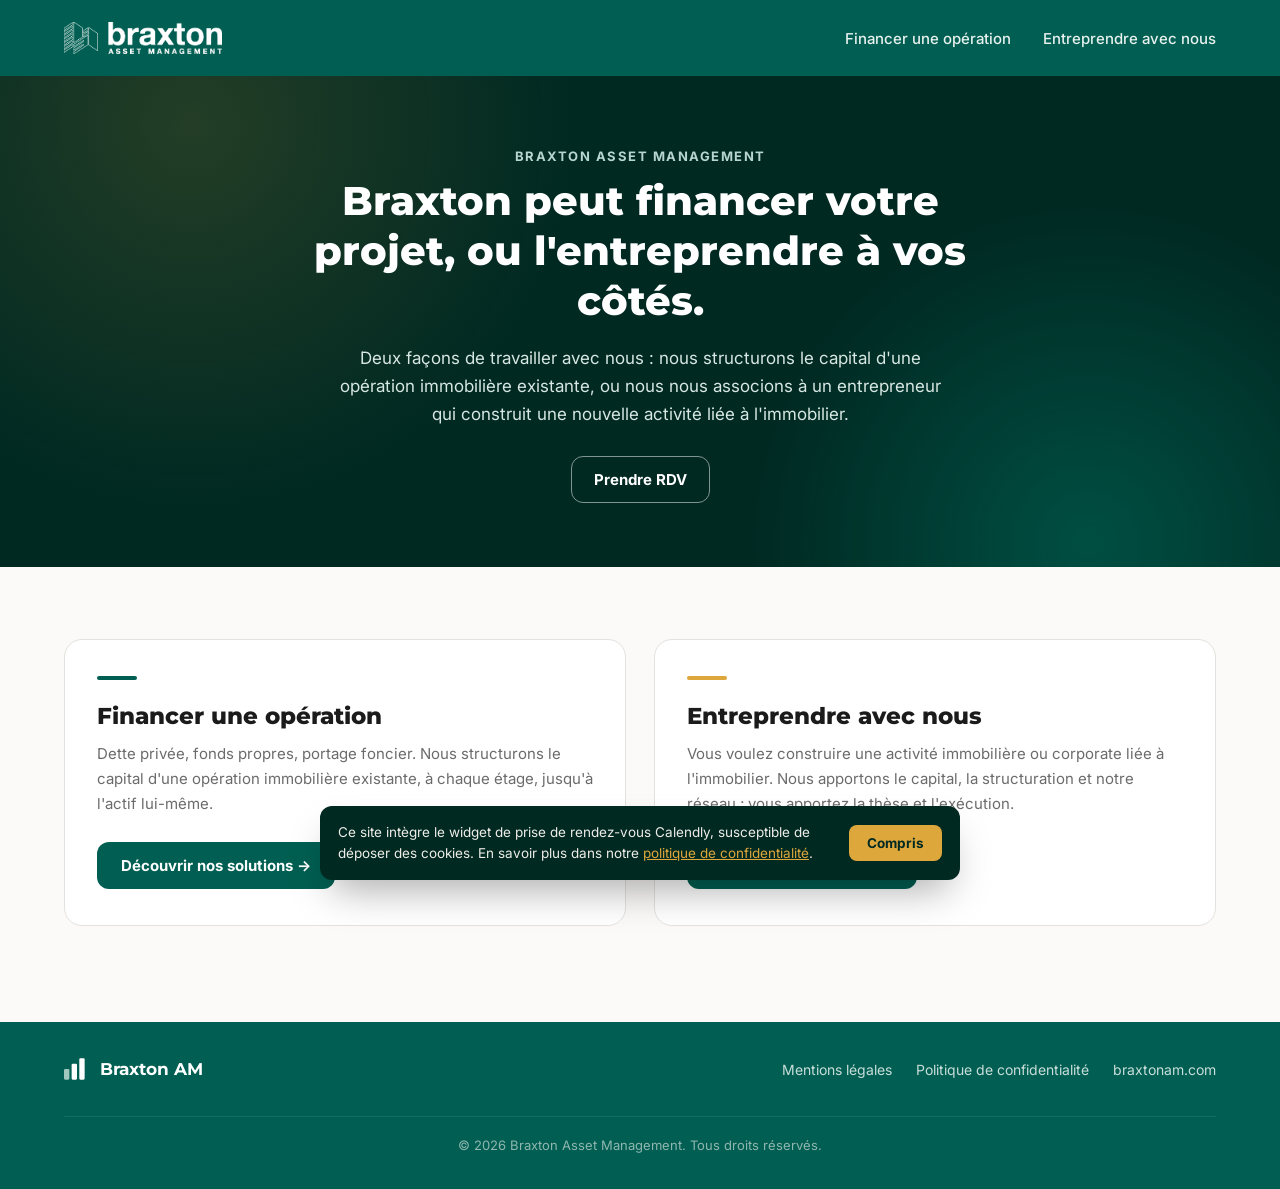
==== commit 06cafbea: "Retire les chiffres dette privee de la home, uniformise les titres d'onglet et ajoute le cas Alfred " ====
--- a/index.html
+++ b/index.html
@@ -3,7 +3,7 @@
 <head>
 <meta charset="UTF-8">
 <meta name="viewport" content="width=device-width, initial-scale=1.0">
-<title>Braxton — Structuration financière & partenariats entrepreneuriaux</title>
+<title>Braxton Lab</title>
 <meta name="description" content="Braxton structure le capital des opérations immobilières et s'associe à des entrepreneurs qui construisent de nouvelles activités liées à l'immobilier.">
 <link rel="preconnect" href="https://fonts.googleapis.com">
 <link rel="preconnect" href="https://fonts.gstatic.com" crossorigin>
@@ -36,12 +36,6 @@
     <p class="page-hero-lead">Deux façons de travailler avec nous : nous structurons le capital d'une opération immobilière existante, ou nous nous associons à un entrepreneur qui construit une nouvelle activité liée à l'immobilier.</p>
     <div class="page-hero-ctas">
       <a href="https://calendly.com/maxime-braxtonam/30min" class="btn-secondary calendly-cta">Prendre RDV</a>
-    </div>
-    <div class="stats-bar">
-      <div class="stat-item"><p class="stat-number"><span class="stat-count" data-count-to="10">0</span>&nbsp;ans</p><p class="stat-label">d'existence</p></div>
-      <div class="stat-item"><p class="stat-number"><span class="stat-count" data-count-to="80">0</span>&nbsp;M€+</p><p class="stat-label">de dossiers structurés</p></div>
-      <div class="stat-item"><p class="stat-number">Toutes</p><p class="stat-label">typologies d'actifs financés</p></div>
-      <div class="stat-item"><p class="stat-number"><span class="stat-count" data-count-to="50">0</span>&nbsp;M€</p><p class="stat-label">objectif d'investissement 2026</p></div>
     </div>
   </div>
 </section>
--- a/style.css
+++ b/style.css
@@ -470,6 +470,7 @@
   line-height: 1.4;
   margin: 6px 0 0;
 }
+.stats-bar-3 { grid-template-columns: repeat(3, 1fr); }
 .hero .stats-bar { text-align: left; }
 .hero .stat-number { justify-content: flex-start; }
 .page-hero .stats-bar { text-align: center; }
@@ -561,6 +562,20 @@
 .process-step .step-num { font-family: var(--font-head); font-size: 13px; font-weight: 800; color: var(--gold); letter-spacing: 1px; }
 .process-step h3 { font-size: 15.5px; font-weight: 700; margin: 10px 0 8px; }
 .process-step p { color: var(--text-muted); font-size: 13.5px; line-height: 1.6; margin: 0; }
+.process-grid-3 { grid-template-columns: repeat(3, 1fr); }
+
+/* ===== ALFRED HOTELS - REALISATION (lab) ===== */
+.solutions-dark { background: var(--green-dark); }
+.solutions-dark .eyebrow { color: #B7D6CF; }
+.solutions-dark h2 { color: #fff; }
+.solutions-dark .section-lead { color: #D7E7E2; }
+.solutions-dark .disclaimer {
+  color: #8FB6AF;
+  font-size: 11.5px;
+  line-height: 1.5;
+  max-width: 720px;
+  margin: 32px auto 0;
+}
 
 /* ===== CE QUE CE N'EST PAS (lab) ===== */
 .not-this { background: var(--panel); padding: 56px 0; }
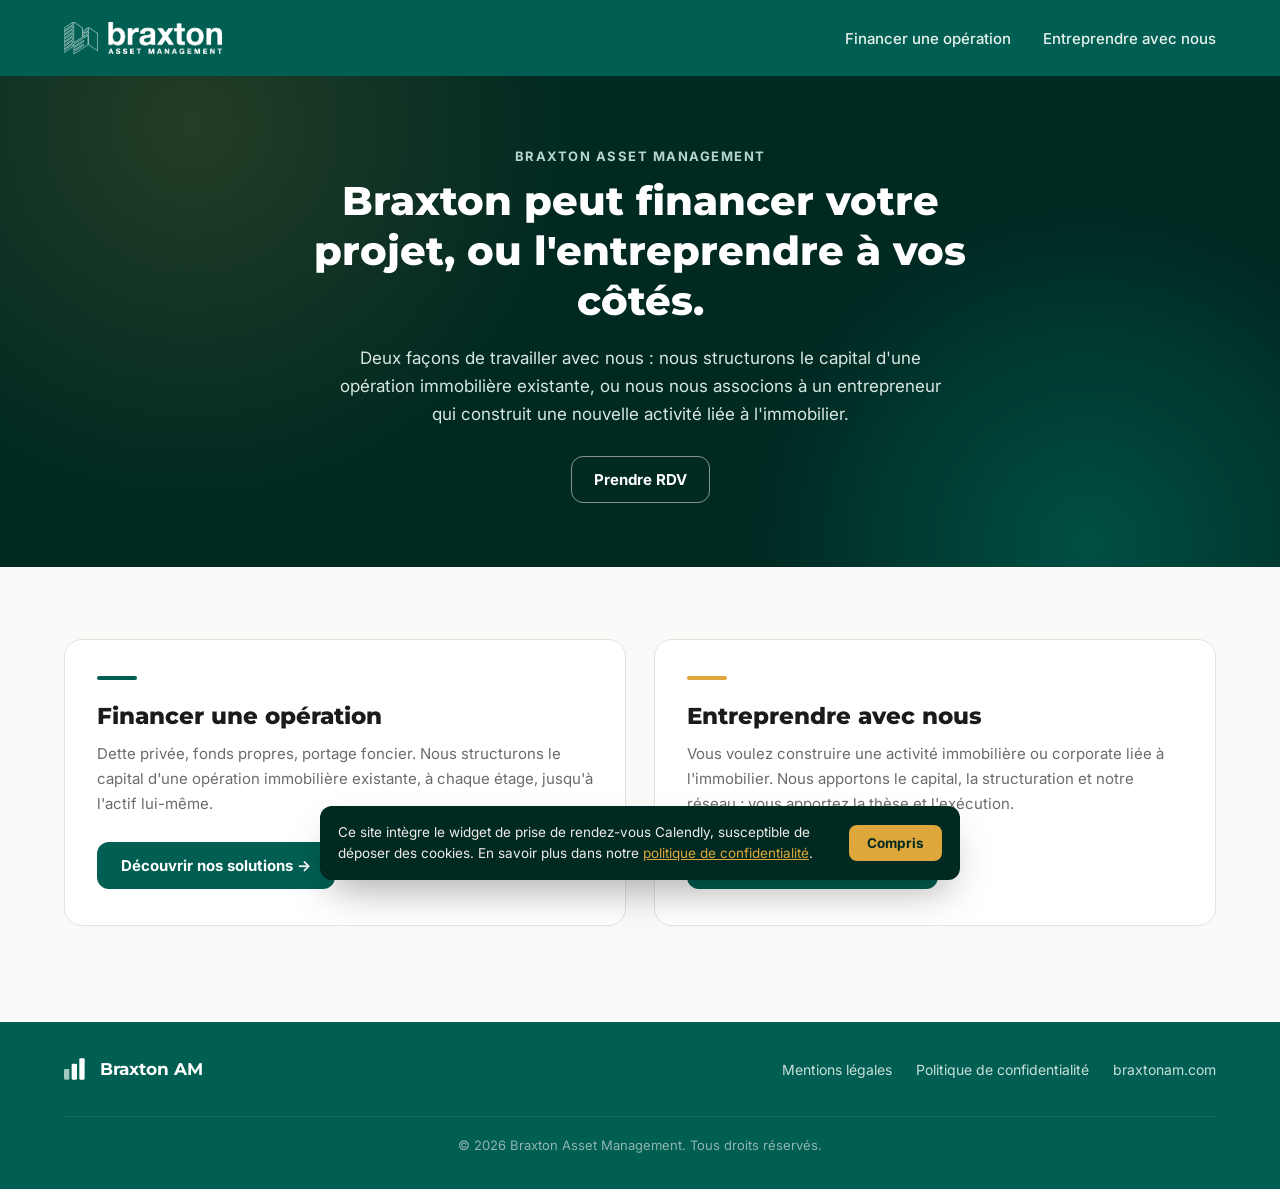
==== commit 203b2b4b: "Renomme le sous-produit 'Braxton Lab' en 'Braxton Studio' + ajoute Real Estate Debt - Logo vectoriel" ====
--- a/index.html
+++ b/index.html
@@ -3,7 +3,7 @@
 <head>
 <meta charset="UTF-8">
 <meta name="viewport" content="width=device-width, initial-scale=1.0">
-<title>Braxton Lab</title>
+<title>Braxton Studio</title>
 <meta name="description" content="Braxton structure le capital des opérations immobilières et s'associe à des entrepreneurs qui construisent de nouvelles activités liées à l'immobilier.">
 <link rel="preconnect" href="https://fonts.googleapis.com">
 <link rel="preconnect" href="https://fonts.gstatic.com" crossorigin>
@@ -35,7 +35,7 @@
     <h1>Braxton peut financer votre projet, ou l'entreprendre à vos côtés.</h1>
     <p class="page-hero-lead">Deux façons de travailler avec nous : nous structurons le capital d'une opération immobilière existante, ou nous nous associons à un entrepreneur qui construit une nouvelle activité liée à l'immobilier.</p>
     <div class="page-hero-ctas">
-      <a href="https://calendly.com/maxime-braxtonam/30min" class="btn-secondary calendly-cta">Prendre RDV</a>
+      <a href="https://calendly.com/jb-braxtonam/30min" class="btn-secondary calendly-cta">Prendre RDV</a>
     </div>
   </div>
 </section>
@@ -49,11 +49,11 @@
       <p>Dette privée, fonds propres, portage foncier. Nous structurons le capital d'une opération immobilière existante, à chaque étage, jusqu'à l'actif lui-même.</p>
       <span class="btn-primary">Découvrir nos solutions &rarr;</span>
     </a>
-    <a href="lab.html" class="door door-b reveal reveal-1" aria-label="Entreprendre avec nous — Découvrir Braxton Lab">
+    <a href="lab.html" class="door door-b reveal reveal-1" aria-label="Entreprendre avec nous — Découvrir Braxton Studio">
       <span class="door-accent"></span>
       <h2>Entreprendre avec nous</h2>
       <p>Vous voulez construire une activité immobilière ou corporate liée à l'immobilier. Nous apportons le capital, la structuration et notre réseau ; vous apportez la thèse et l'exécution.</p>
-      <span class="btn-primary">Découvrir Braxton Lab &rarr;</span>
+      <span class="btn-primary">Découvrir Braxton Studio &rarr;</span>
     </a>
   </div>
 </section>
--- a/style.css
+++ b/style.css
@@ -58,20 +58,22 @@
 }
 
 /* ===== HOVER CARTES CLIQUABLES ===== */
-/* solution-card et door sont maintenant des <a> pleine carte (voir HTML) : tout le bloc mene
-   au meme endroit que son bouton/lien interne. Feedback au survol uniquement sur les appareils
-   avec un vrai pointeur (souris/trackpad) — evite l'etat "hover coince" au doigt sur tactile. */
+/* solution-card et door sont des <a> pleine carte (voir HTML) : tout le bloc mene au meme
+   endroit que son bouton/lien interne. process-step n'est pas cliquable (simple etape
+   descriptive) : meme animation au survol, mais sans cursor:pointer. Feedback au survol
+   uniquement sur les appareils avec un vrai pointeur (souris/trackpad) — evite l'etat
+   "hover coince" au doigt sur tactile. */
 .solution-card, .door { cursor: pointer; }
 @media (hover: hover) and (pointer: fine) {
-  .solution-card, .door {
+  .solution-card, .door, .process-step {
     transition: transform .25s ease, box-shadow .25s ease, border-color .25s ease;
   }
-  .solution-card:hover, .door:hover {
+  .solution-card:hover, .door:hover, .process-step:hover {
     transform: translateY(-6px);
     box-shadow: 0 20px 40px -24px rgba(0, 41, 34, 0.35);
     border-color: var(--gold);
   }
-  .solution-card:hover .card-icon { background: var(--gold); color: #fff; transition: background .25s ease, color .25s ease; }
+  .solution-card:hover .card-icon, .bring-item:hover .card-icon { background: var(--gold); color: #fff; transition: background .25s ease, color .25s ease; }
   .solution-card:hover .card-link, .door:hover .btn-primary { text-decoration: underline; }
 }
 
@@ -90,6 +92,10 @@
 }
 .logo { display: flex; align-items: center; gap: 10px; }
 .logo-img { height: 32px; width: auto; display: block; }
+/* Variante avec sous-titre (ex: "Real Estate Debt" sous le logo sur Financer une operation) :
+   passe le logo en pile verticale au lieu de la ligne horizontale par defaut. */
+.logo-with-tagline { flex-direction: column; align-items: flex-start; gap: 2px; }
+.logo-tagline { font-size: 10px; font-weight: 700; letter-spacing: 1.2px; text-transform: uppercase; color: #9FC7BE; }
 .logo-lockup { height: 36px; width: auto; display: block; color: #FFFFFF; }
 .main-nav { display: flex; gap: 32px; }
 .main-nav a {
@@ -224,6 +230,8 @@
 }
 .dropzone:hover, .dropzone.dragover { border-color: var(--green); background: var(--green-faint); }
 .dropzone svg { color: var(--green); }
+.dropzone.dropzone-error { border-color: #C0392B; background: none; color: #C0392B; }
+.dropzone.dropzone-error svg { color: #C0392B; }
 .hint { font-size: 12px; color: var(--text-muted); margin-top: 8px; }
 
 .form-footer {
@@ -463,6 +471,9 @@
   min-height: 74px;
   display: flex;
   align-items: flex-end;
+  /* Centre par defaut (coherent avec le text-align:center des sections .solutions) ;
+     .hero, en desaccord avec ce defaut, repasse explicitement a gauche ci-dessous. */
+  justify-content: center;
 }
 .stat-label {
   font-size: 13px;
@@ -526,65 +537,83 @@
   gap: 28px 24px;
   margin-top: 40px;
 }
-.bring-item .card-icon { margin-bottom: 14px; }
+.bring-item { text-align: center; }
+.bring-item .card-icon { margin: 0 auto 14px; }
 .bring-item h3 { font-size: 16.5px; font-weight: 700; margin: 0 0 8px; }
 .bring-item p { color: var(--text-muted); font-size: 14.5px; line-height: 1.6; margin: 0; }
 
-/* ===== CE QUE NOUS CHERCHONS (lab) ===== */
-.criteria-block { margin-top: 40px; }
-.criteria-list { display: grid; grid-template-columns: 1fr 1fr; gap: 14px; margin: 0; padding: 0; list-style: none; }
-.criteria-list li {
-  display: flex; align-items: flex-start; gap: 12px;
-  font-size: 15px; color: var(--text); line-height: 1.55;
-  padding: 16px 18px;
-  background: var(--panel);
-  border-radius: 10px;
-}
-.criteria-list .dot-check {
-  flex: none; width: 22px; height: 22px; border-radius: 50%;
-  background: var(--green-faint); color: var(--green);
-  display: flex; align-items: center; justify-content: center;
-  margin-top: 1px;
-}
 
 /* ===== COMMENT CA MARCHE (lab) ===== */
 .process-grid {
   display: grid;
   grid-template-columns: repeat(4, 1fr);
-  gap: 1px;
-  background: var(--border);
-  border: 1px solid var(--border);
-  border-radius: 12px;
-  overflow: hidden;
+  gap: 20px;
   margin-top: 40px;
 }
-.process-step { background: #fff; padding: 28px 22px; }
+.process-step { background: #fff; border: 1px solid var(--border); border-radius: 16px; padding: 28px 22px; }
 .process-step .step-num { font-family: var(--font-head); font-size: 13px; font-weight: 800; color: var(--gold); letter-spacing: 1px; }
 .process-step h3 { font-size: 15.5px; font-weight: 700; margin: 10px 0 8px; }
 .process-step p { color: var(--text-muted); font-size: 13.5px; line-height: 1.6; margin: 0; }
 .process-grid-3 { grid-template-columns: repeat(3, 1fr); }
 
-/* ===== ALFRED HOTELS - REALISATION (lab) ===== */
+/* ===== NOS REALISATIONS - ONGLETS (lab) ===== */
 .solutions-dark { background: var(--green-dark); }
 .solutions-dark .eyebrow { color: #B7D6CF; }
 .solutions-dark h2 { color: #fff; }
 .solutions-dark .section-lead { color: #D7E7E2; }
-.solutions-dark .disclaimer {
-  color: #8FB6AF;
-  font-size: 11.5px;
-  line-height: 1.5;
-  max-width: 720px;
-  margin: 32px auto 0;
-}
-
-/* ===== CE QUE CE N'EST PAS (lab) ===== */
-.not-this { background: var(--panel); padding: 56px 0; }
-.not-this-inner { max-width: 760px; }
-.not-this h2 { font-family: var(--font-head); font-size: 25px; font-weight: 800; margin: 0 0 8px; }
-.not-this > .container > p { color: var(--text-muted); font-size: 15px; margin: 0 0 20px; }
-.not-this ul { margin: 16px 0 0; padding: 0; list-style: none; display: grid; gap: 10px; }
-.not-this li { display: flex; align-items: flex-start; gap: 10px; color: var(--text); font-size: 15px; line-height: 1.6; }
-.not-this li .x-mark { flex: none; color: var(--text-muted); margin-top: 2px; }
+
+.case-tabs {
+  display: flex;
+  gap: 8px;
+  margin-top: 40px;
+  overflow-x: auto;
+  scrollbar-width: none;
+}
+.case-tabs::-webkit-scrollbar { display: none; }
+.case-tab {
+  flex: none;
+  background: transparent;
+  border: 1.5px solid rgba(255, 255, 255, 0.3);
+  color: #D7E7E2;
+  border-radius: 999px;
+  padding: 10px 20px;
+  font-size: 14px;
+  font-weight: 700;
+  font-family: inherit;
+  white-space: nowrap;
+  transition: border-color .15s ease, background .15s ease, color .15s ease;
+}
+.case-tab[aria-selected="true"] { background: var(--gold); border-color: var(--gold); color: var(--green-dark); }
+.case-tab:focus-visible { outline: 2px solid var(--gold); outline-offset: 2px; }
+@media (hover: hover) and (pointer: fine) {
+  .case-tab:hover { border-color: var(--gold); }
+}
+.case-panel { margin-top: 40px; }
+/* Titre du panneau uniquement (pas .case-panel h3, qui matchait aussi a tort les titres
+   01/02/03 des cartes plus bas dans le DOM : ils heritaient de ce blanc/28px et
+   devenaient illisibles, blancs sur leurs cartes blanches). Deux emplacements possibles
+   selon qu'il y a un logo ou non : voir .case-panel-head plus bas et OpenHouse (sans logo,
+   h3 en enfant direct de .case-panel). */
+.case-panel-head h3, .case-panel > h3 { font-family: var(--font-head); font-size: 28px; font-weight: 800; color: #fff; margin: 0 0 12px; line-height: 1.3; }
+.case-panel-link { display: inline-flex; align-items: center; gap: 6px; margin-top: 24px; color: #fff; font-weight: 700; font-size: 14.5px; }
+
+/* Logo de l'operateur, a cote du titre, tous deux centres comme le reste du panneau. */
+.case-panel-head { display: flex; align-items: center; justify-content: center; gap: 14px; margin-bottom: 12px; }
+.case-panel-head h3 { margin: 0; }
+.case-logo-badge { flex: none; display: flex; align-items: center; background: #fff; border-radius: 10px; padding: 6px 12px; }
+.case-logo-badge img { display: block; width: auto; }
+.logo-alfred-hotels { height: 20px; }
+.logo-urban-pro { height: 40px; }
+
+/* Cartes 01/02/03 avec photo : l'image occupe toute la largeur en haut de la carte
+   (coins arrondis herites via overflow:hidden), le texte reprend le padding standard
+   juste en dessous. Meme ratio pour toutes les photos, quel que soit l'operateur. */
+.process-step-photo { padding: 0; overflow: hidden; display: flex; flex-direction: column; }
+.process-step-photo .case-photo { width: 100%; aspect-ratio: 3 / 2; object-fit: cover; display: block; }
+.process-step-photo .process-step-body { padding: 22px 22px 28px; }
+@media (hover: hover) and (pointer: fine) {
+  .case-panel-link:hover { text-decoration: underline; }
+}
 
 /* ===== FAQ (lab) ===== */
 .faq { padding: 72px 0; }
@@ -602,9 +631,6 @@
 .faq-item.open .faq-answer { max-height: 400px; }
 .faq-answer p { color: var(--text-muted); font-size: 14.5px; line-height: 1.65; margin: 0 0 20px; padding: 0 4px; }
 
-/* ===== LAB FORM SECTION ===== */
-.lab-form-section { background: var(--panel); padding: 72px 0 96px; }
-.lab-form-section .form-card { max-width: 640px; margin: 40px auto 0; box-shadow: none; border: 1px solid var(--border); }
 
 /* ===== LEGAL PAGES ===== */
 .legal-page { padding: 64px 0 96px; }
@@ -668,23 +694,28 @@
   .capital-inner { grid-template-columns: 1fr; gap: 40px; }
   .cards-grid { grid-template-columns: 1fr; }
   .doors-grid { grid-template-columns: 1fr; }
-  .criteria-list { grid-template-columns: 1fr; }
   .process-grid { grid-template-columns: 1fr 1fr; }
   .stats-bar { grid-template-columns: 1fr 1fr; }
+  /* 3 stats dans une grille a 2 colonnes laisserait le 3e isole dans la colonne de
+     gauche (non centre) : on repasse cette variante en 1 colonne. */
+  .stats-bar-3 { grid-template-columns: 1fr; }
 }
 @media (max-width: 560px) {
   .hero-copy h1 { font-size: 30px; }
   .hero-points { grid-template-columns: 1fr; }
   .form-row { grid-template-columns: 1fr; }
-  .call-bar-inner { flex-direction: column; align-items: flex-start; }
   .solutions h2 { font-size: 26px; }
   .form-card { padding: 20px; }
   .step-label { display: none; }
   .header-inner { flex-wrap: wrap; height: auto; padding: 12px 0; gap: 10px 20px; }
-  .main-nav { gap: 16px; }
+  .main-nav { width: 100%; justify-content: center; gap: 16px; }
   .main-nav a { font-size: 14px; }
   .page-hero h1 { font-size: 28px; }
   .process-grid { grid-template-columns: 1fr; }
   .door { padding: 28px 22px; }
   .lab-inner .btn-primary { white-space: normal; width: 100%; text-align: center; }
-}
+  /* Logo + nom de l'operateur : a cote sur desktop, empiles (logo au-dessus, tout
+     centre) sur mobile — cote a cote, le titre sur plusieurs lignes ecrasait le logo
+     contre le bord gauche au lieu de rester groupe avec le nom. */
+  .case-panel-head { flex-direction: column; }
+}
